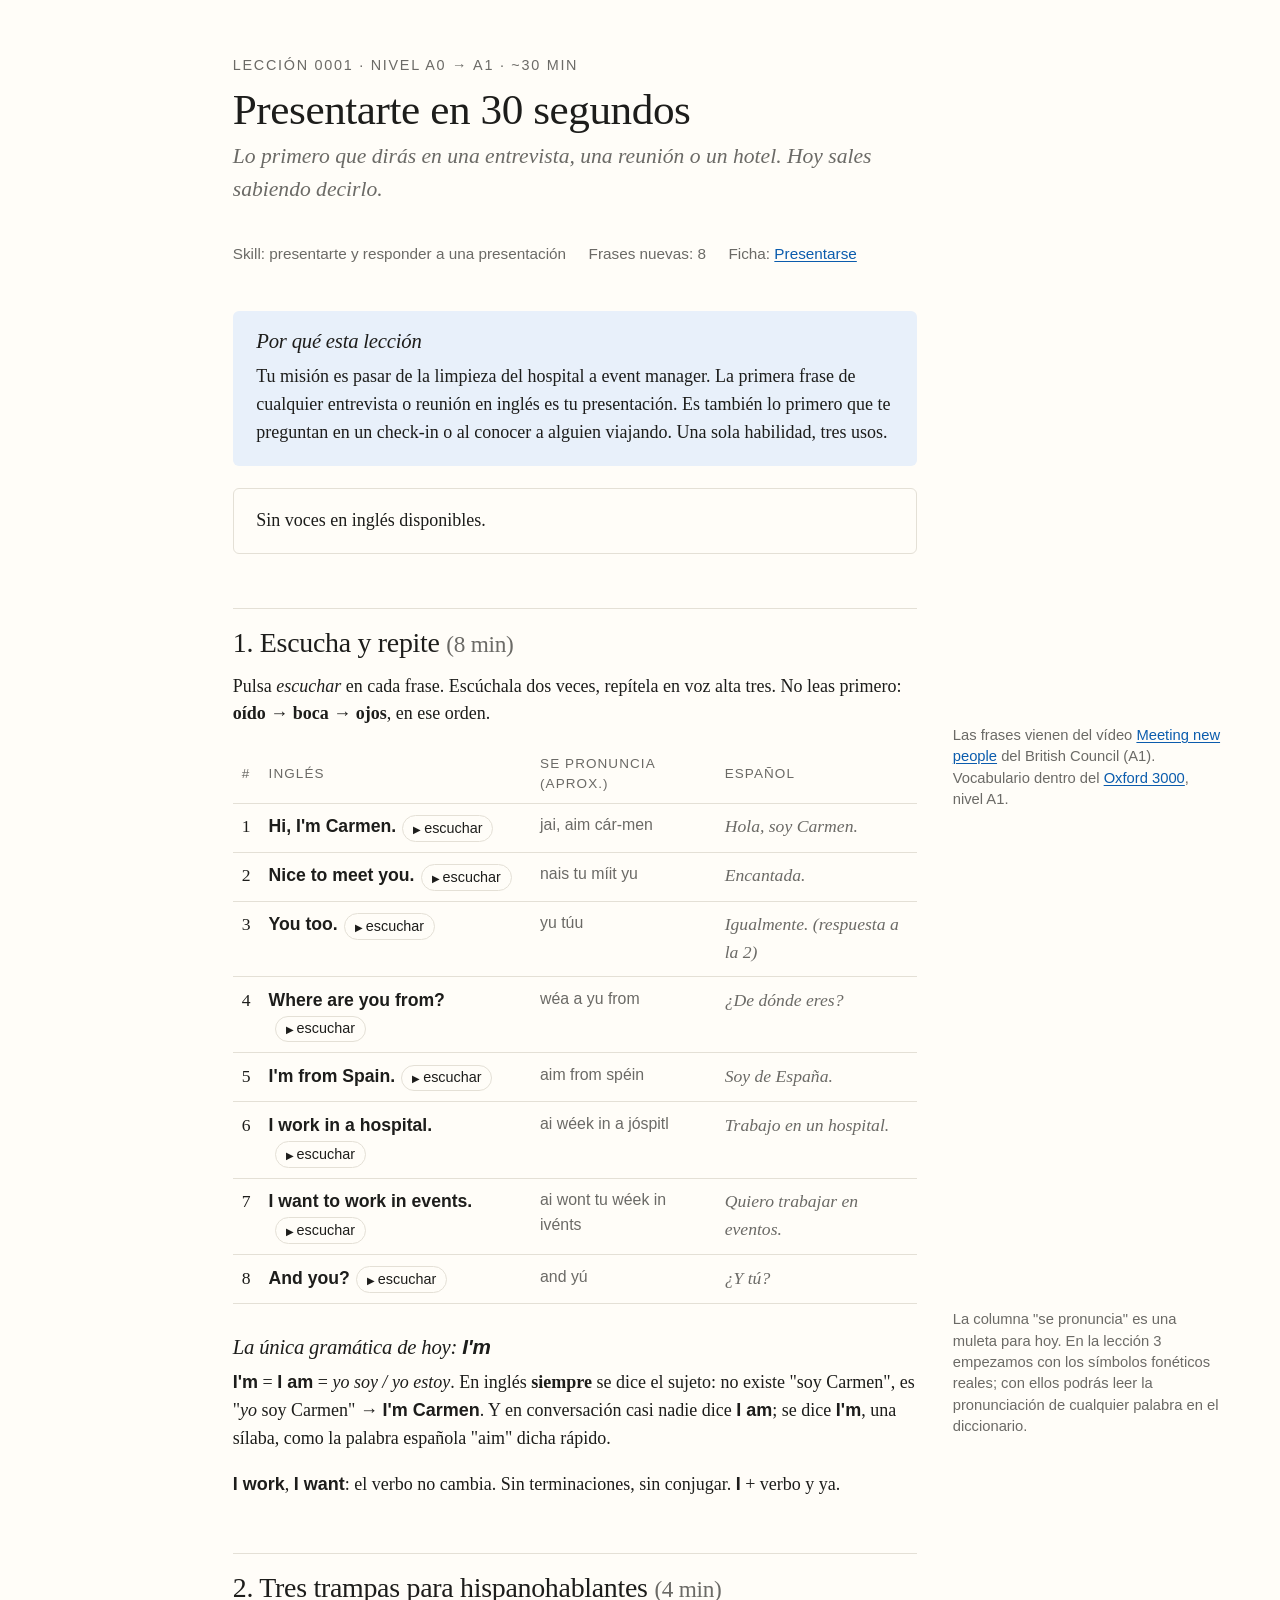
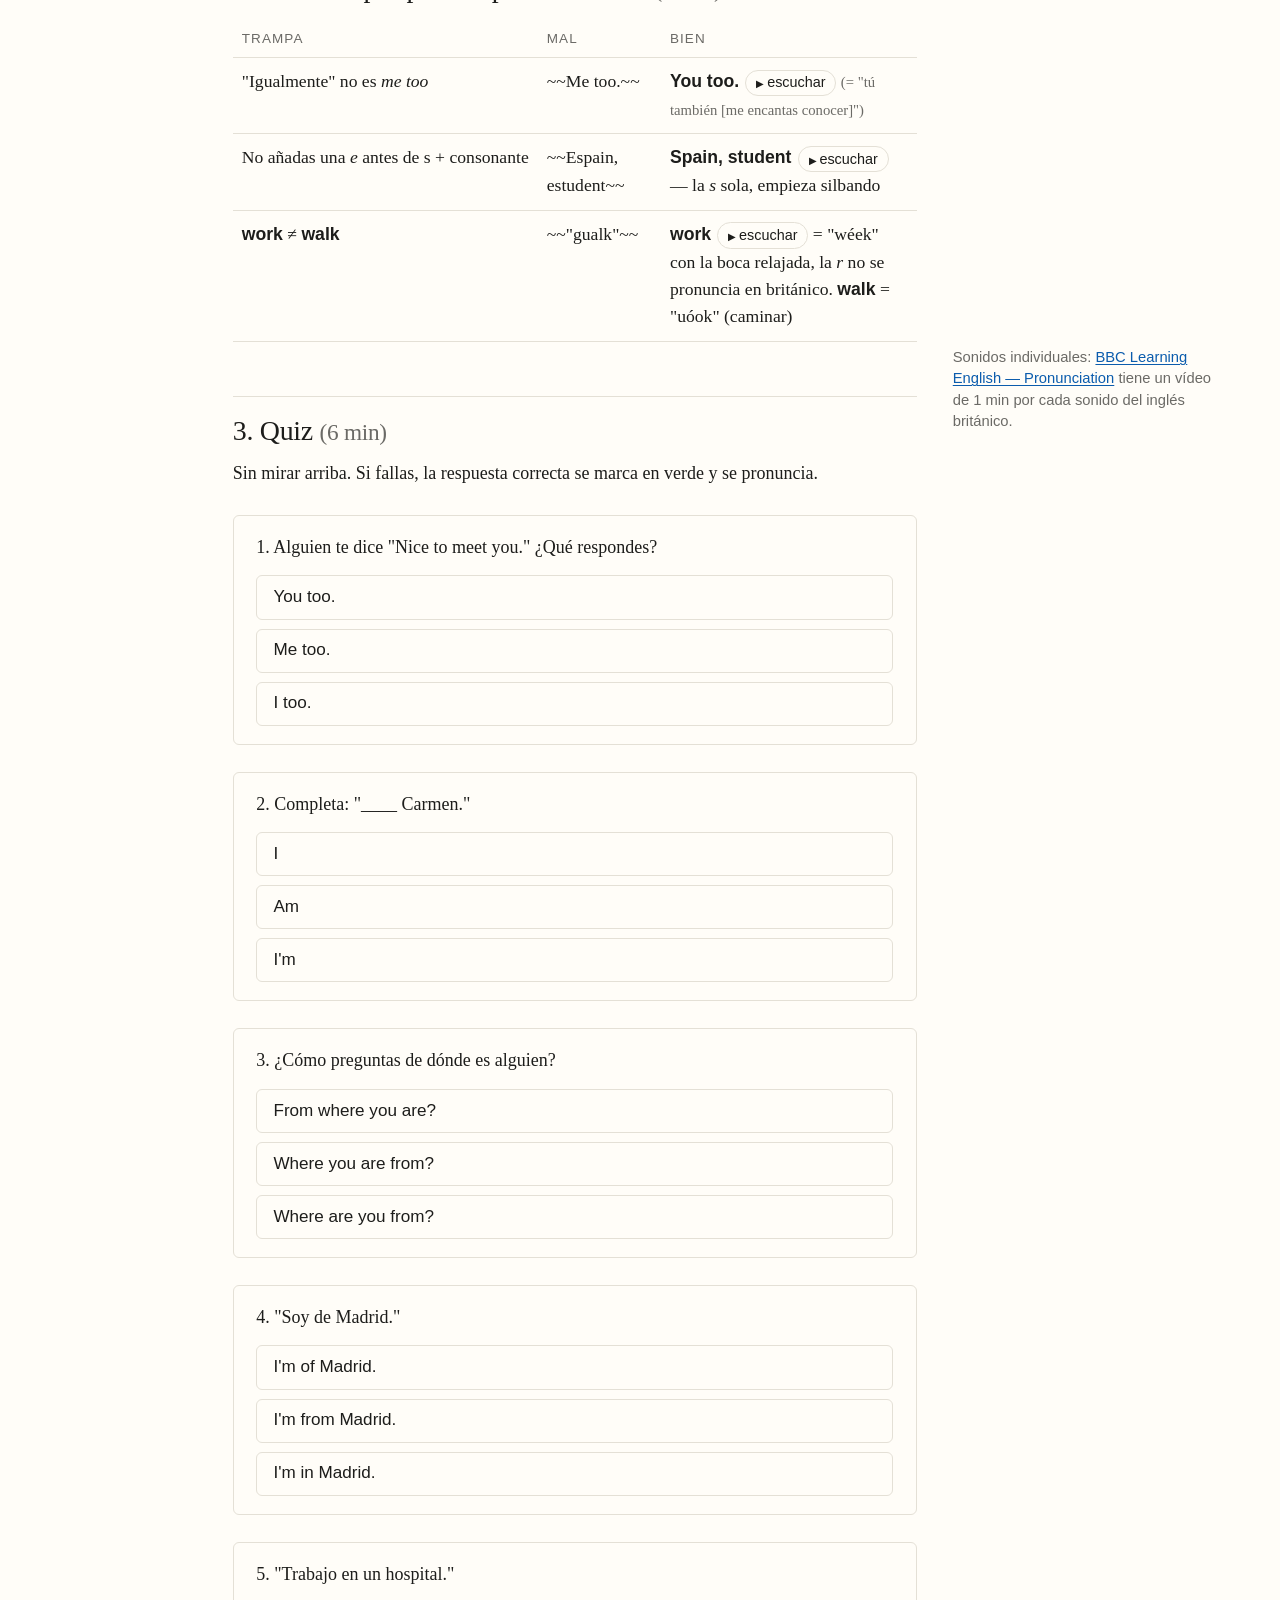
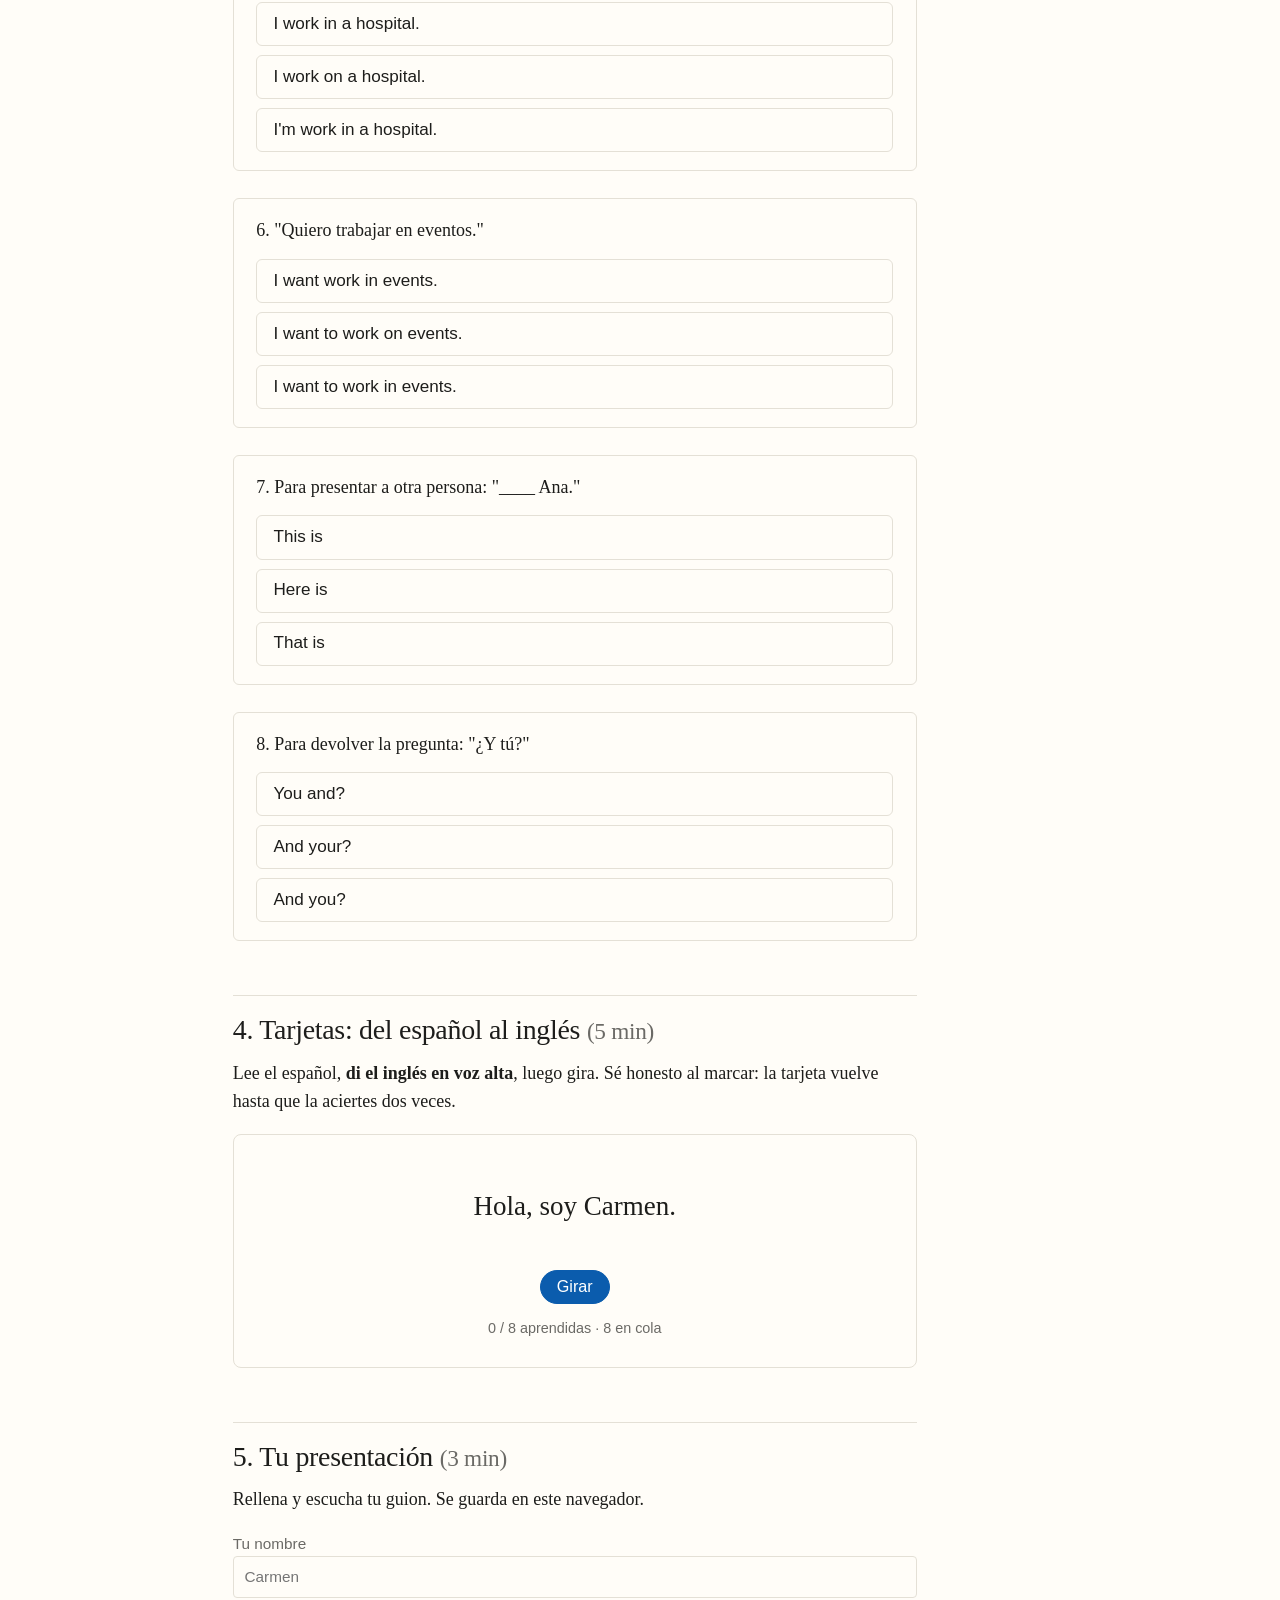
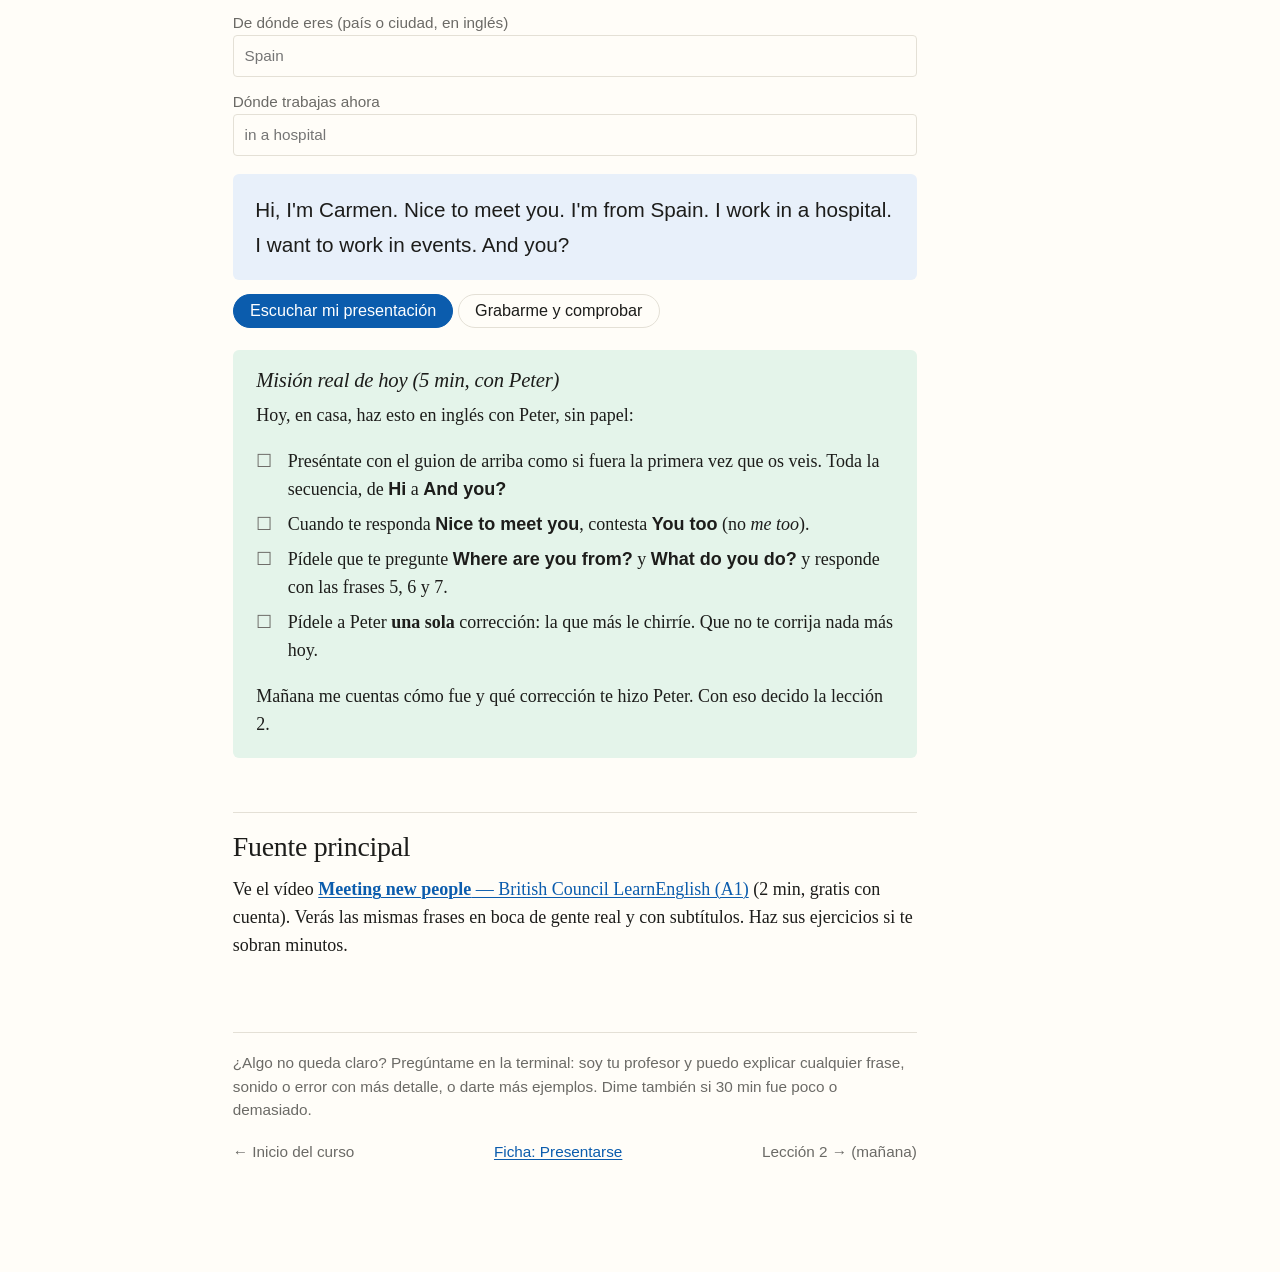
==== lessons/0001-presentarte.html @ 57730f77 "Course workspace: mission, resources, shared assets, lesson 1 Co-Authored-By: Claude Opus 5 (1M cont" ====
<!DOCTYPE html>
<html lang="es">
<head>
<meta charset="utf-8">
<meta name="viewport" content="width=device-width, initial-scale=1">
<title>Lección 1 — Presentarte en 30 segundos</title>
<link rel="stylesheet" href="../assets/course.css">
<script src="../assets/speak.js"></script>
<script src="../assets/quiz.js"></script>
<script src="../assets/flashcards.js"></script>
</head>
<body>
<article>
<div class="kicker">Lección 0001 · Nivel A0 → A1 · ~30 min</div>
<h1>Presentarte en 30 segundos</h1>
<p class="subtitle">Lo primero que dirás en una entrevista, una reunión o un hotel. Hoy sales sabiendo decirlo.</p>
<div class="meta">
  <span>Skill: presentarte y responder a una presentación</span>
  <span>Frases nuevas: 8</span>
  <span>Ficha: <a href="../reference/0001-presentarse.html">Presentarse</a></span>
</div>

<div class="box tip">
  <h3>Por qué esta lección</h3>
  <p>Tu misión es pasar de la limpieza del hospital a event manager. La primera frase de cualquier entrevista o reunión en inglés es tu presentación. Es también lo primero que te preguntan en un check-in o al conocer a alguien viajando. Una sola habilidad, tres usos.</p>
</div>

<div class="box" data-voice-picker></div>

<h2>1. Escucha y repite <small class="muted">(8 min)</small></h2>
<p>Pulsa <em>escuchar</em> en cada frase. Escúchala dos veces, repítela en voz alta tres. No leas primero: <strong>oído → boca → ojos</strong>, en ese orden.</p>
<p class="sidenote">Las frases vienen del vídeo <a href="https://learnenglish.britishcouncil.org/free-resources/speaking/a1/meeting-new-people">Meeting new people</a> del British Council (A1). Vocabulario dentro del <a href="https://www.oxfordlearnersdictionaries.com/external/pdf/wordlists/oxford-3000-5000/The_Oxford_3000_by_CEFR_level.pdf">Oxford 3000</a>, nivel A1.</p>

<table class="phrases">
<thead><tr><th>#</th><th>Inglés</th><th>Se pronuncia (aprox.)</th><th>Español</th></tr></thead>
<tbody>
<tr><td>1</td><td><span class="en" data-say="Hi, I'm Carmen.">Hi, I'm Carmen.</span></td><td class="ipa">jai, aim cár-men</td><td class="es">Hola, soy Carmen.</td></tr>
<tr><td>2</td><td><span class="en" data-say="Nice to meet you.">Nice to meet you.</span></td><td class="ipa">nais tu míit yu</td><td class="es">Encantada.</td></tr>
<tr><td>3</td><td><span class="en" data-say="You too.">You too.</span></td><td class="ipa">yu túu</td><td class="es">Igualmente. <em>(respuesta a la 2)</em></td></tr>
<tr><td>4</td><td><span class="en" data-say="Where are you from?">Where are you from?</span></td><td class="ipa">wéa a yu from</td><td class="es">¿De dónde eres?</td></tr>
<tr><td>5</td><td><span class="en" data-say="I'm from Spain.">I'm from Spain.</span></td><td class="ipa">aim from spéin</td><td class="es">Soy de España.</td></tr>
<tr><td>6</td><td><span class="en" data-say="I work in a hospital.">I work in a hospital.</span></td><td class="ipa">ai wéek in a jóspitl</td><td class="es">Trabajo en un hospital.</td></tr>
<tr><td>7</td><td><span class="en" data-say="I want to work in events.">I want to work in events.</span></td><td class="ipa">ai wont tu wéek in ivénts</td><td class="es">Quiero trabajar en eventos.</td></tr>
<tr><td>8</td><td><span class="en" data-say="And you?">And you?</span></td><td class="ipa">and yú</td><td class="es">¿Y tú?</td></tr>
</tbody>
</table>
<p class="sidenote">La columna "se pronuncia" es una muleta para hoy. En la lección 3 empezamos con los símbolos fonéticos reales; con ellos podrás leer la pronunciación de cualquier palabra en el diccionario.</p>

<h3>La única gramática de hoy: <span class="en">I'm</span></h3>
<p><span class="en">I'm</span> = <span class="en">I am</span> = <em>yo soy / yo estoy</em>. En inglés <strong>siempre</strong> se dice el sujeto: no existe "soy Carmen", es "<em>yo</em> soy Carmen" → <span class="en">I'm Carmen</span>. Y en conversación casi nadie dice <span class="en">I am</span>; se dice <span class="en">I'm</span>, una sílaba, como la palabra española "aim" dicha rápido.</p>
<p><span class="en">I work</span>, <span class="en">I want</span>: el verbo no cambia. Sin terminaciones, sin conjugar. <span class="en">I</span> + verbo y ya.</p>

<h2>2. Tres trampas para hispanohablantes <small class="muted">(4 min)</small></h2>
<table class="phrases">
<thead><tr><th>Trampa</th><th>Mal</th><th>Bien</th></tr></thead>
<tbody>
<tr><td>"Igualmente" no es <em>me too</em></td><td>~~Me too.~~</td><td><span class="en" data-say="You too.">You too.</span> <small class="muted">(= "tú también [me encantas conocer]")</small></td></tr>
<tr><td>No añadas una <em>e</em> antes de s + consonante</td><td>~~Espain, estudent~~</td><td><span class="en" data-say="Spain. Student.">Spain, student</span> — la <em>s</em> sola, empieza silbando</td></tr>
<tr><td><span class="en">work</span> ≠ <span class="en">walk</span></td><td>~~"gualk"~~</td><td><span class="en" data-say="work. walk.">work</span> = "wéek" con la boca relajada, la <em>r</em> no se pronuncia en británico. <span class="en">walk</span> = "uóok" (caminar)</td></tr>
</tbody>
</table>
<p class="sidenote">Sonidos individuales: <a href="https://www.bbc.co.uk/learningenglish/english/features/pronunciation">BBC Learning English — Pronunciation</a> tiene un vídeo de 1 min por cada sonido del inglés británico.</p>

<h2>3. Quiz <small class="muted">(6 min)</small></h2>
<p>Sin mirar arriba. Si fallas, la respuesta correcta se marca en verde y se pronuncia.</p>
<div id="quiz"></div>

<h2>4. Tarjetas: del español al inglés <small class="muted">(5 min)</small></h2>
<p>Lee el español, <strong>di el inglés en voz alta</strong>, luego gira. Sé honesto al marcar: la tarjeta vuelve hasta que la aciertes dos veces.</p>
<div id="cards"></div>

<h2>5. Tu presentación <small class="muted">(3 min)</small></h2>
<p>Rellena y escucha tu guion. Se guarda en este navegador.</p>
<div class="builder">
  <label>Tu nombre <input id="b-name" placeholder="Carmen"></label>
  <label>De dónde eres (país o ciudad, en inglés) <input id="b-from" placeholder="Spain"></label>
  <label>Dónde trabajas ahora <input id="b-job" placeholder="in a hospital"></label>
  <div class="script" id="script"></div>
  <p style="margin-top:.75rem"><button class="primary" id="b-say">Escuchar mi presentación</button> <button id="b-listen">Grabarme y comprobar</button> <span id="b-result" class="muted" style="font-family:var(--sans);font-size:.85rem"></span></p>
</div>

<div class="box task">
  <h3>Misión real de hoy (5 min, con Peter)</h3>
  <p>Hoy, en casa, haz esto en inglés con Peter, sin papel:</p>
  <ul class="check">
    <li>Preséntate con el guion de arriba como si fuera la primera vez que os veis. Toda la secuencia, de <span class="en">Hi</span> a <span class="en">And you?</span></li>
    <li>Cuando te responda <span class="en">Nice to meet you</span>, contesta <span class="en">You too</span> (no <em>me too</em>).</li>
    <li>Pídele que te pregunte <span class="en">Where are you from?</span> y <span class="en">What do you do?</span> y responde con las frases 5, 6 y 7.</li>
    <li>Pídele a Peter <strong>una sola</strong> corrección: la que más le chirríe. Que no te corrija nada más hoy.</li>
  </ul>
  <p>Mañana me cuentas cómo fue y qué corrección te hizo Peter. Con eso decido la lección 2.</p>
</div>

<h2>Fuente principal</h2>
<p>Ve el vídeo <a href="https://learnenglish.britishcouncil.org/free-resources/speaking/a1/meeting-new-people"><strong>Meeting new people</strong> — British Council LearnEnglish (A1)</a> (2 min, gratis con cuenta). Verás las mismas frases en boca de gente real y con subtítulos. Haz sus ejercicios si te sobran minutos.</p>

<footer>
  <p>¿Algo no queda claro? Pregúntame en la terminal: soy tu profesor y puedo explicar cualquier frase, sonido o error con más detalle, o darte más ejemplos. Dime también si 30 min fue poco o demasiado.</p>
  <nav class="lessons"><span>← Inicio del curso</span><span><a href="../reference/0001-presentarse.html">Ficha: Presentarse</a></span><span>Lección 2 →  (mañana)</span></nav>
</footer>
</article>

<script>
Quiz.render(document.getElementById("quiz"), [
  { q: 'Alguien te dice "Nice to meet you." ¿Qué respondes?', options: ["You too.", "Me too.", "I too."], answer: 0,
    explain: '"You too" = "[encantado de conocerte] a ti también". "Me too" significa "yo también" y aquí suena raro.' },
  { q: 'Completa: "____ Carmen."', options: ["I'm", "I", "Am"], answer: 0,
    explain: 'Siempre sujeto + verbo: I + am → I\'m. Nunca "Am Carmen" ni "I Carmen".' },
  { q: '¿Cómo preguntas de dónde es alguien?', options: ["Where are you from?", "Where you are from?", "From where you are?"], answer: 0,
    explain: 'En preguntas, "are" va delante de "you": Where ARE you from?' },
  { q: '"Soy de Madrid."', options: ["I'm from Madrid.", "I'm of Madrid.", "I'm in Madrid."], answer: 0,
    explain: '"de" de origen = from. "In Madrid" sería "estoy en Madrid" (ahora mismo).' },
  { q: '"Trabajo en un hospital."', options: ["I work in a hospital.", "I work on a hospital.", "I'm work in a hospital."], answer: 0,
    explain: 'Sin "am" delante de otro verbo: I work, no "I\'m work". Lugar cerrado = in.' },
  { q: '"Quiero trabajar en eventos."', options: ["I want to work in events.", "I want work in events.", "I want to work on events."], answer: 0,
    explain: 'want + TO + verbo. Sector/área = in: in events, in marketing, in sales.' },
  { q: 'Para presentar a otra persona: "____ Ana."', options: ["This is", "Here is", "That is"], answer: 0,
    explain: '"This is Ana" es la forma estándar de presentar a alguien, aunque esté lejos.' },
  { q: 'Para devolver la pregunta: "¿Y tú?"', options: ["And you?", "And your?", "You and?"], answer: 0,
    explain: '"you" = tú / te / ti. "your" = tu (posesivo): your name, your job.' }
]);

Flashcards.render(document.getElementById("cards"), [
  { front: "Hola, soy Carmen.", back: "Hi, I'm Carmen." },
  { front: "Encantada.", back: "Nice to meet you." },
  { front: "Igualmente.", back: "You too." },
  { front: "¿De dónde eres?", back: "Where are you from?" },
  { front: "Soy de España.", back: "I'm from Spain." },
  { front: "Trabajo en un hospital.", back: "I work in a hospital." },
  { front: "Quiero trabajar en eventos.", back: "I want to work in events." },
  { front: "¿Y tú?", back: "And you?" }
]);

// Guion personal
const F = ["name", "from", "job"];
const els = Object.fromEntries(F.map(k => [k, document.getElementById("b-" + k)]));
function scriptText() {
  const n = els.name.value.trim() || "Carmen", f = els.from.value.trim() || "Spain", j = els.job.value.trim() || "in a hospital";
  return `Hi, I'm ${n}. Nice to meet you. I'm from ${f}. I work ${j}. I want to work in events. And you?`;
}
function update() {
  document.getElementById("script").textContent = scriptText();
  try { localStorage.setItem("l1-builder", JSON.stringify(F.map(k => els[k].value))); } catch (e) {}
}
try { const v = JSON.parse(localStorage.getItem("l1-builder") || "null"); if (v) F.forEach((k, i) => els[k].value = v[i] || ""); } catch (e) {}
F.forEach(k => els[k].addEventListener("input", update)); update();
document.getElementById("b-say").onclick = () => Speak.say(scriptText(), 0.8);
document.getElementById("b-listen").onclick = () => {
  const out = document.getElementById("b-result"); out.textContent = "Escuchando… di tu presentación entera.";
  Speak.listen(scriptText(), r => {
    if (r.unsupported) return out.textContent = "Tu navegador no reconoce voz. Usa Chrome para esta parte, o simplemente grábate con el móvil y compara.";
    if (r.error) return out.textContent = "No pude escuchar (" + r.error + "). Permite el micrófono y prueba otra vez.";
    out.textContent = (r.ok ? "✓ Entendido perfectamente: " : "Entendí: ") + '"' + r.heard + '". ' + (r.ok ? "" : "Compara con el guion y repite la parte que difiere.");
  });
};
</script>
</body>
</html>
---- assets/course.css ----
/* Curso de inglés — hoja de estilos compartida. Todas las lecciones y referencias la enlazan. */
:root {
  --bg: #fffdf8;
  --ink: #1d1d1b;
  --muted: #6b6a66;
  --rule: #e4e0d6;
  --accent: #0b5cad;        /* azul británico sobrio */
  --accent-soft: #e8f0fa;
  --ok: #1e7f4f;
  --ok-soft: #e4f4ea;
  --bad: #b3261e;
  --bad-soft: #fbe9e7;
  --warn-soft: #fff4d6;
  --serif: "Iowan Old Style", "Palatino Linotype", Palatino, "Book Antiqua", Georgia, serif;
  --sans: -apple-system, BlinkMacSystemFont, "Segoe UI", Helvetica, Arial, sans-serif;
  --mono: "SF Mono", Menlo, Consolas, monospace;
  --measure: 38rem;
}
@media (prefers-color-scheme: dark) {
  :root {
    --bg: #16171a; --ink: #ebe8e1; --muted: #a09d96; --rule: #2e2f34;
    --accent: #7fb2ec; --accent-soft: #1b2a3d;
    --ok: #6fcf97; --ok-soft: #173224; --bad: #f28b82; --bad-soft: #3a1f1d; --warn-soft: #3a3320;
  }
}
* { box-sizing: border-box; }
html { font-size: 112.5%; }
body {
  margin: 0; background: var(--bg); color: var(--ink);
  font-family: var(--serif); line-height: 1.55;
  padding: 3rem 1.25rem 6rem;
}
main, article { max-width: var(--measure); margin: 0 auto; }
h1, h2, h3 { font-weight: 400; line-height: 1.15; letter-spacing: -0.01em; }
h1 { font-size: 2.4rem; margin: 0 0 .25rem; }
h2 { font-size: 1.55rem; margin: 3rem 0 .75rem; padding-top: 1rem; border-top: 1px solid var(--rule); }
h3 { font-size: 1.15rem; margin: 1.75rem 0 .5rem; font-style: italic; }
p { margin: 0 0 1rem; }
a { color: var(--accent); text-decoration-thickness: 1px; text-underline-offset: 2px; }
small, .muted { color: var(--muted); }
.kicker { font-family: var(--sans); font-size: .8rem; text-transform: uppercase; letter-spacing: .12em; color: var(--muted); margin-bottom: .5rem; }
.subtitle { font-size: 1.2rem; color: var(--muted); font-style: italic; margin-bottom: 2rem; }
.meta { font-family: var(--sans); font-size: .85rem; color: var(--muted); display: flex; gap: 1.25rem; flex-wrap: wrap; margin-bottom: 2.5rem; }

/* Notas al margen, estilo Tufte. En pantallas estrechas se vuelven bloques. */
.sidenote { font-family: var(--sans); font-size: .82rem; line-height: 1.45; color: var(--muted);
  border-left: 2px solid var(--rule); padding-left: .75rem; margin: .5rem 0 1.25rem; }
@media (min-width: 1100px) {
  body { padding-left: 4rem; }
  main, article { position: relative; margin-left: max(1rem, calc(50% - 24rem)); }
  .sidenote { position: absolute; right: -17rem; width: 15rem; margin-top: -1.2rem; border-left: none; padding-left: 0; }
}

/* Frases en inglés */
.en { font-family: var(--sans); font-weight: 600; color: var(--ink); }
.ipa { font-family: var(--sans); color: var(--muted); font-size: .9em; }
.es { color: var(--muted); font-style: italic; }

/* Tabla de frases */
table.phrases { width: 100%; border-collapse: collapse; margin: 1rem 0 1.5rem; font-size: .98rem; }
table.phrases th { text-align: left; font-family: var(--sans); font-size: .75rem; text-transform: uppercase; letter-spacing: .08em; color: var(--muted); font-weight: 500; padding: .4rem .5rem; border-bottom: 1px solid var(--rule); }
table.phrases td { padding: .55rem .5rem; border-bottom: 1px solid var(--rule); vertical-align: top; }
table.phrases td:first-child { white-space: nowrap; }

/* Cajas */
.box { border: 1px solid var(--rule); border-radius: 6px; padding: 1rem 1.25rem; margin: 1.25rem 0; }
.box.tip { background: var(--accent-soft); border-color: transparent; }
.box.warn { background: var(--warn-soft); border-color: transparent; }
.box.task { background: var(--ok-soft); border-color: transparent; }
.box h3 { margin-top: 0; }
.box > :last-child { margin-bottom: 0; }

/* Botón hablar / genérico */
button, .btn {
  font-family: var(--sans); font-size: .9rem; cursor: pointer;
  border: 1px solid var(--rule); background: var(--bg); color: var(--ink);
  border-radius: 999px; padding: .35rem .9rem; line-height: 1.2;
}
button:hover { border-color: var(--accent); color: var(--accent); }
button.primary { background: var(--accent); color: #fff; border-color: var(--accent); }
button.primary:hover { filter: brightness(1.08); color: #fff; }
button.say { padding: .2rem .55rem; font-size: .8rem; vertical-align: middle; margin-left: .35rem; }
button.say::before { content: "▶ "; font-size: .7em; }
button:disabled { opacity: .5; cursor: default; }

/* Quiz */
.quiz .q { margin: 1.5rem 0; padding: 1rem 1.25rem; border: 1px solid var(--rule); border-radius: 6px; }
.quiz .q-text { font-weight: 500; margin-bottom: .75rem; }
.quiz .opts { display: grid; gap: .5rem; }
.quiz .opt { text-align: left; border-radius: 6px; padding: .6rem .9rem; font-family: var(--sans); font-size: .95rem; }
.quiz .opt.correct { background: var(--ok-soft); border-color: var(--ok); color: var(--ink); }
.quiz .opt.wrong { background: var(--bad-soft); border-color: var(--bad); color: var(--ink); }
.quiz .explain { font-family: var(--sans); font-size: .85rem; color: var(--muted); margin-top: .75rem; display: none; }
.quiz .q.done .explain { display: block; }
.quiz .score { font-family: var(--sans); margin-top: 1rem; padding: .75rem 1rem; border-radius: 6px; background: var(--accent-soft); display: none; }

/* Flashcards */
.fc { border: 1px solid var(--rule); border-radius: 8px; padding: 1.5rem; text-align: center; margin: 1rem 0; }
.fc .face { min-height: 5rem; display: flex; align-items: center; justify-content: center; font-size: 1.5rem; }
.fc .face.back { color: var(--accent); font-family: var(--sans); font-weight: 600; }
.fc .controls { display: flex; gap: .5rem; justify-content: center; flex-wrap: wrap; margin-top: 1rem; }
.fc .progress { font-family: var(--sans); font-size: .8rem; color: var(--muted); margin-top: .75rem; }

/* Formulario de guion */
.builder label { display: block; font-family: var(--sans); font-size: .85rem; color: var(--muted); margin-top: .75rem; }
.builder input { font: inherit; font-family: var(--sans); width: 100%; padding: .45rem .6rem; border: 1px solid var(--rule); border-radius: 4px; background: var(--bg); color: var(--ink); }
.script { font-family: var(--sans); font-size: 1.15rem; line-height: 1.7; padding: 1rem 1.25rem; background: var(--accent-soft); border-radius: 6px; margin-top: 1rem; }

/* Checklist */
ul.check { list-style: none; padding: 0; }
ul.check li { padding-left: 1.75rem; position: relative; margin: .4rem 0; }
ul.check li::before { content: "☐"; position: absolute; left: 0; color: var(--muted); }

footer { margin-top: 4rem; padding-top: 1rem; border-top: 1px solid var(--rule); font-family: var(--sans); font-size: .85rem; color: var(--muted); }
nav.lessons { font-family: var(--sans); font-size: .85rem; display: flex; justify-content: space-between; gap: 1rem; margin-top: 1rem; }

@media print {
  body { padding: 0; background: #fff; color: #000; font-size: 11pt; }
  button, .quiz, .fc, nav.lessons { display: none !important; }
  .sidenote { position: static; width: auto; }
  a { color: #000; text-decoration: none; }
  h2 { break-after: avoid; }
}
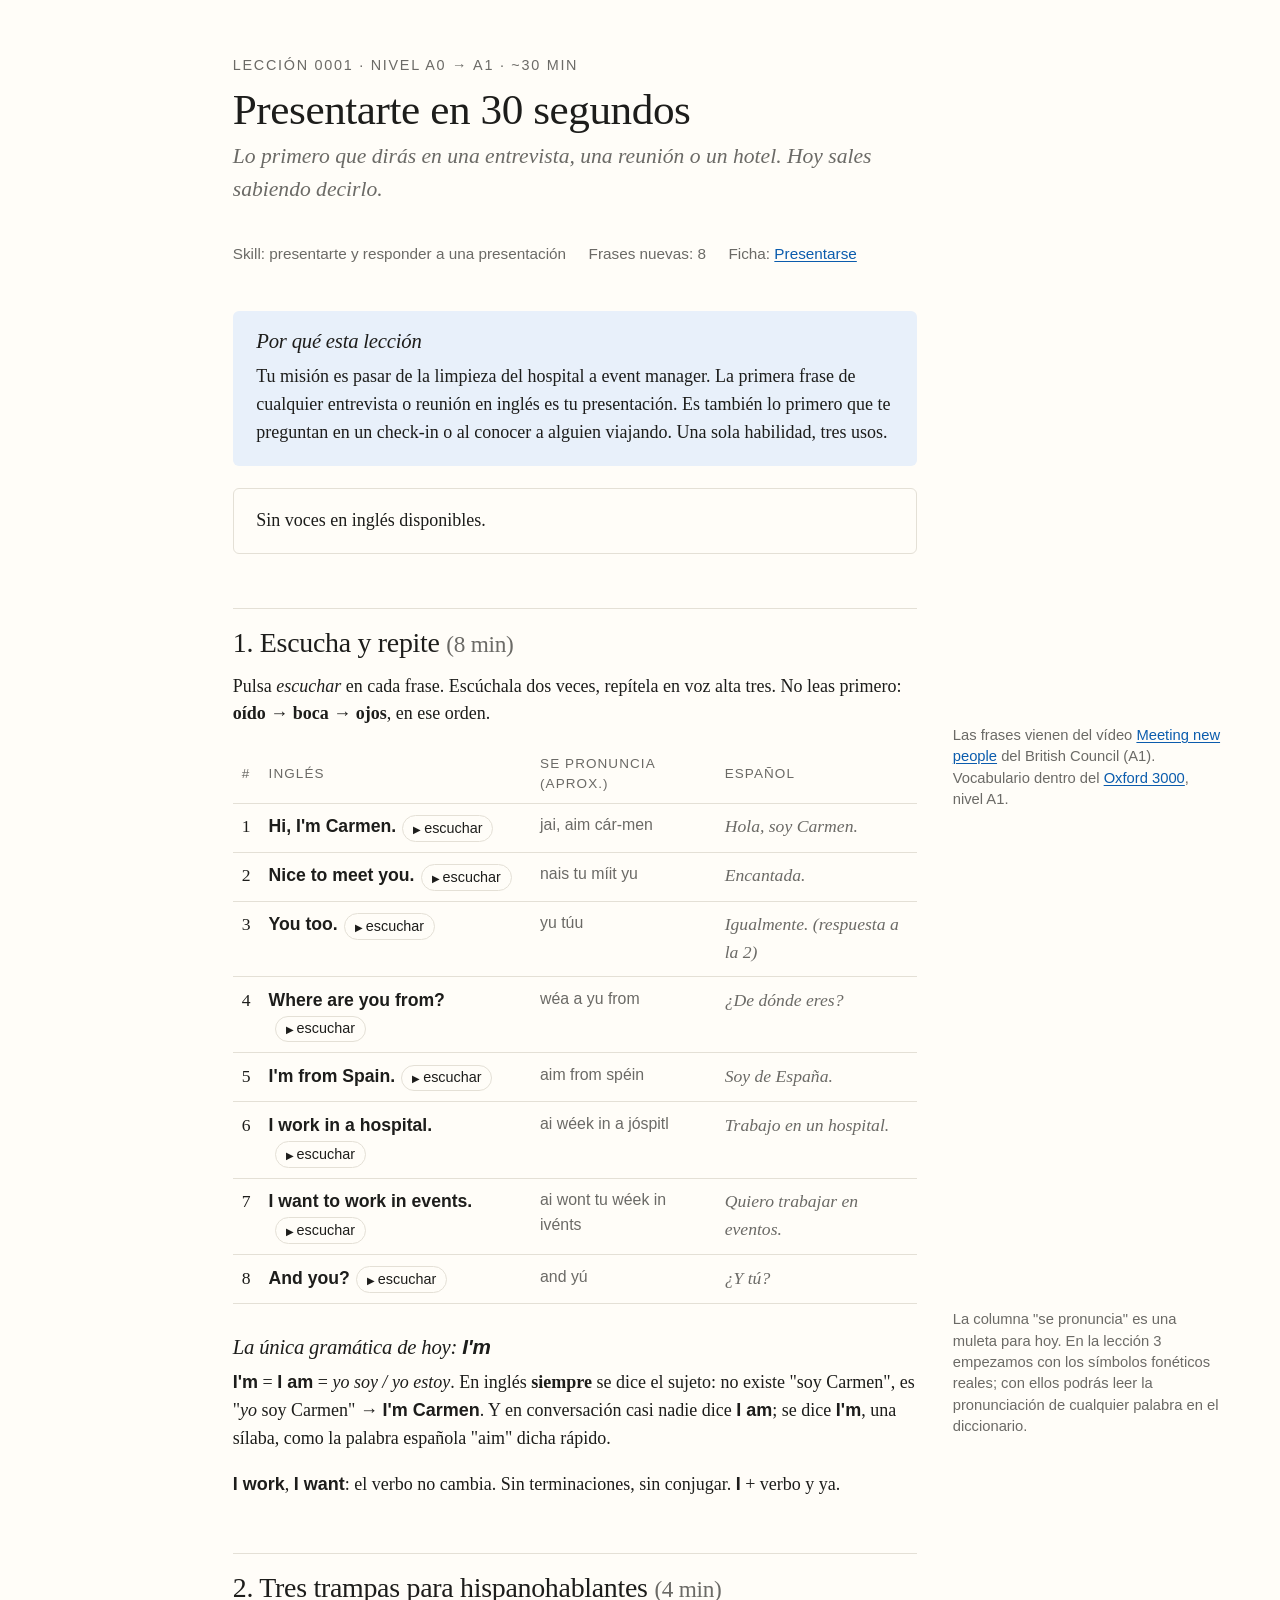
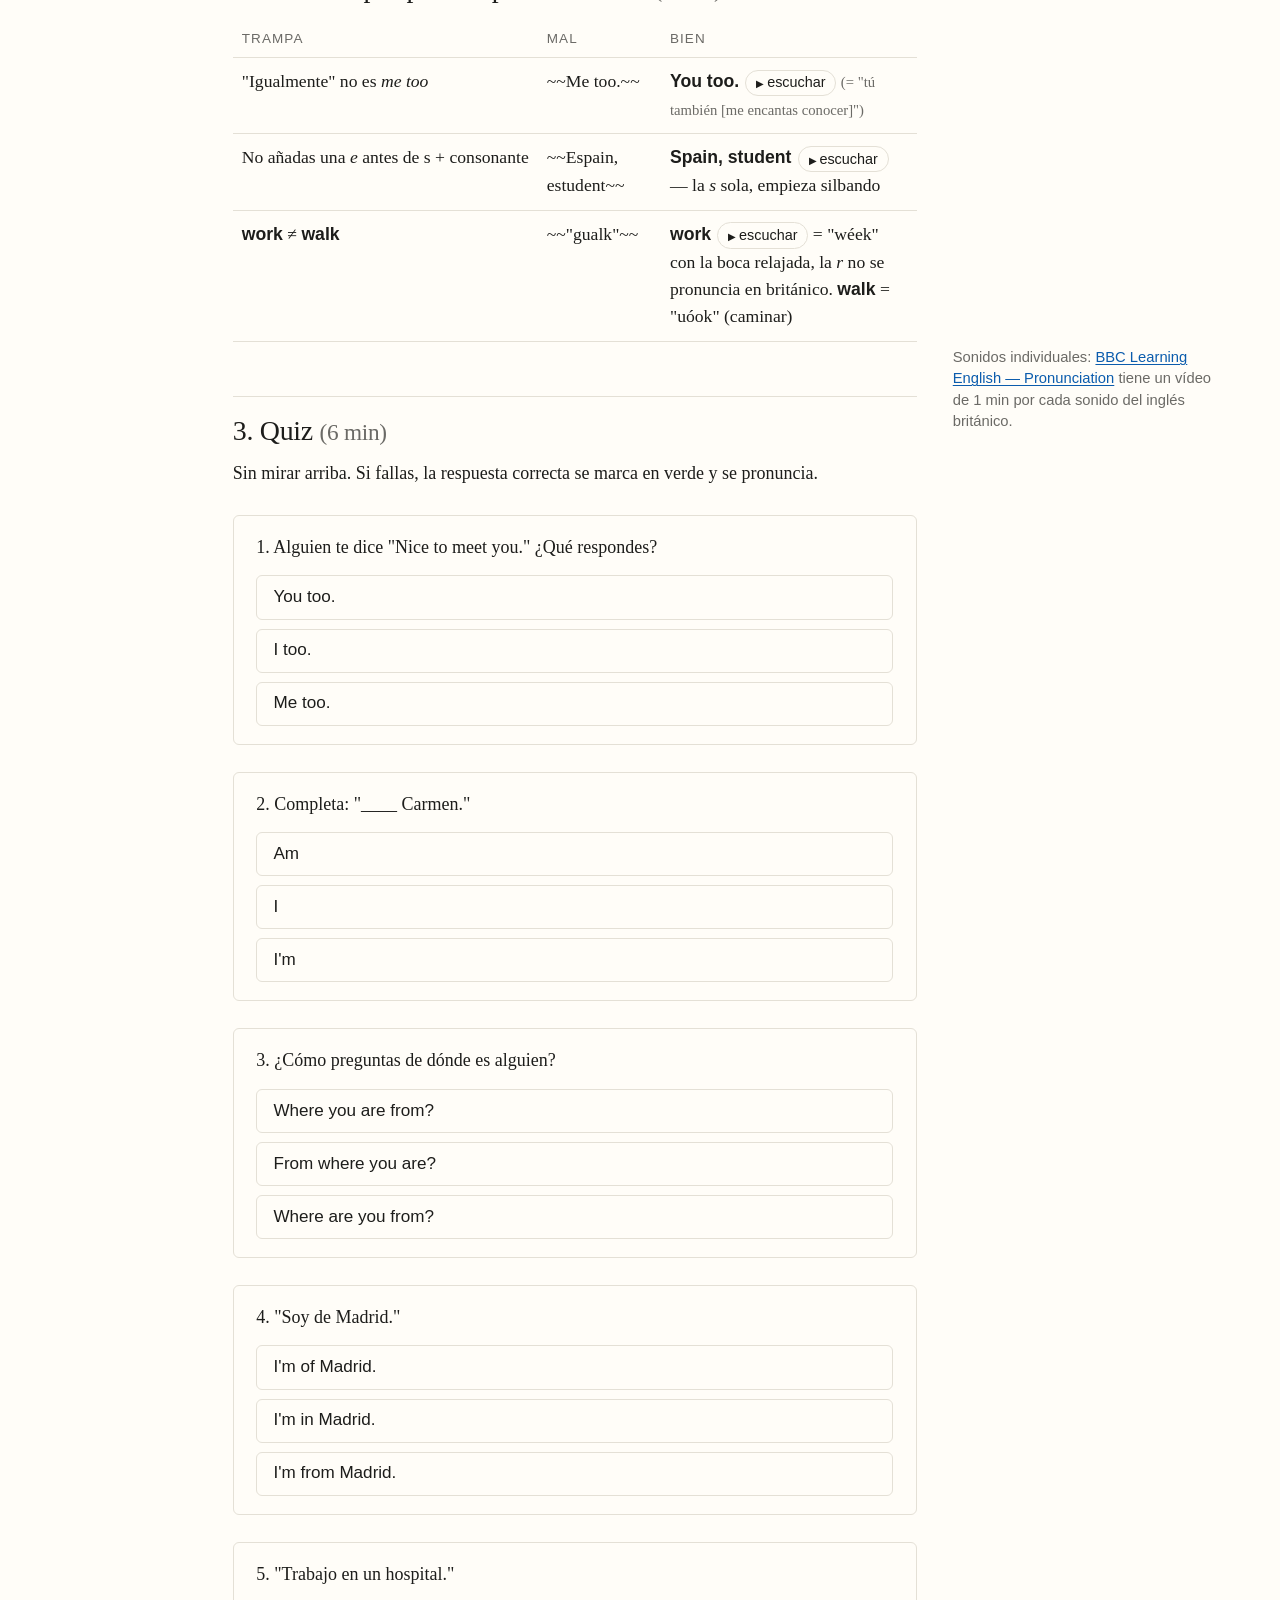
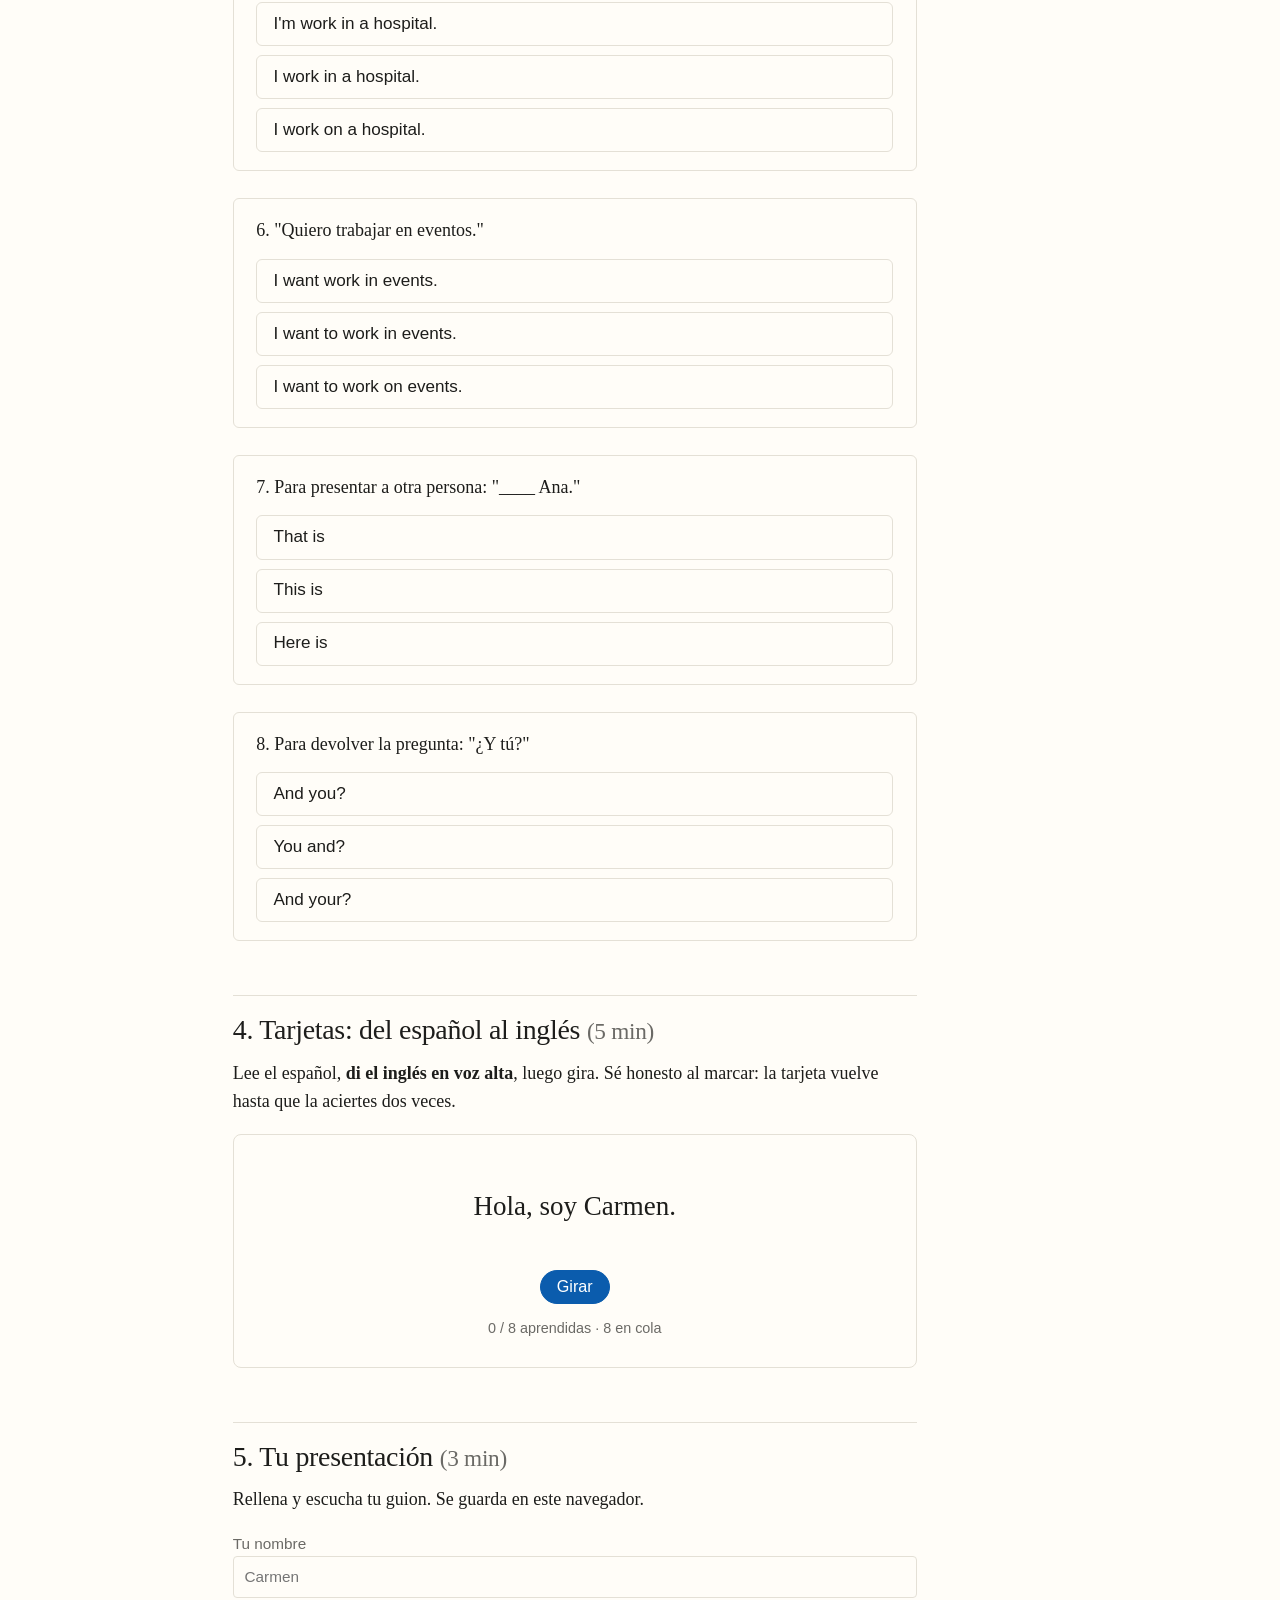
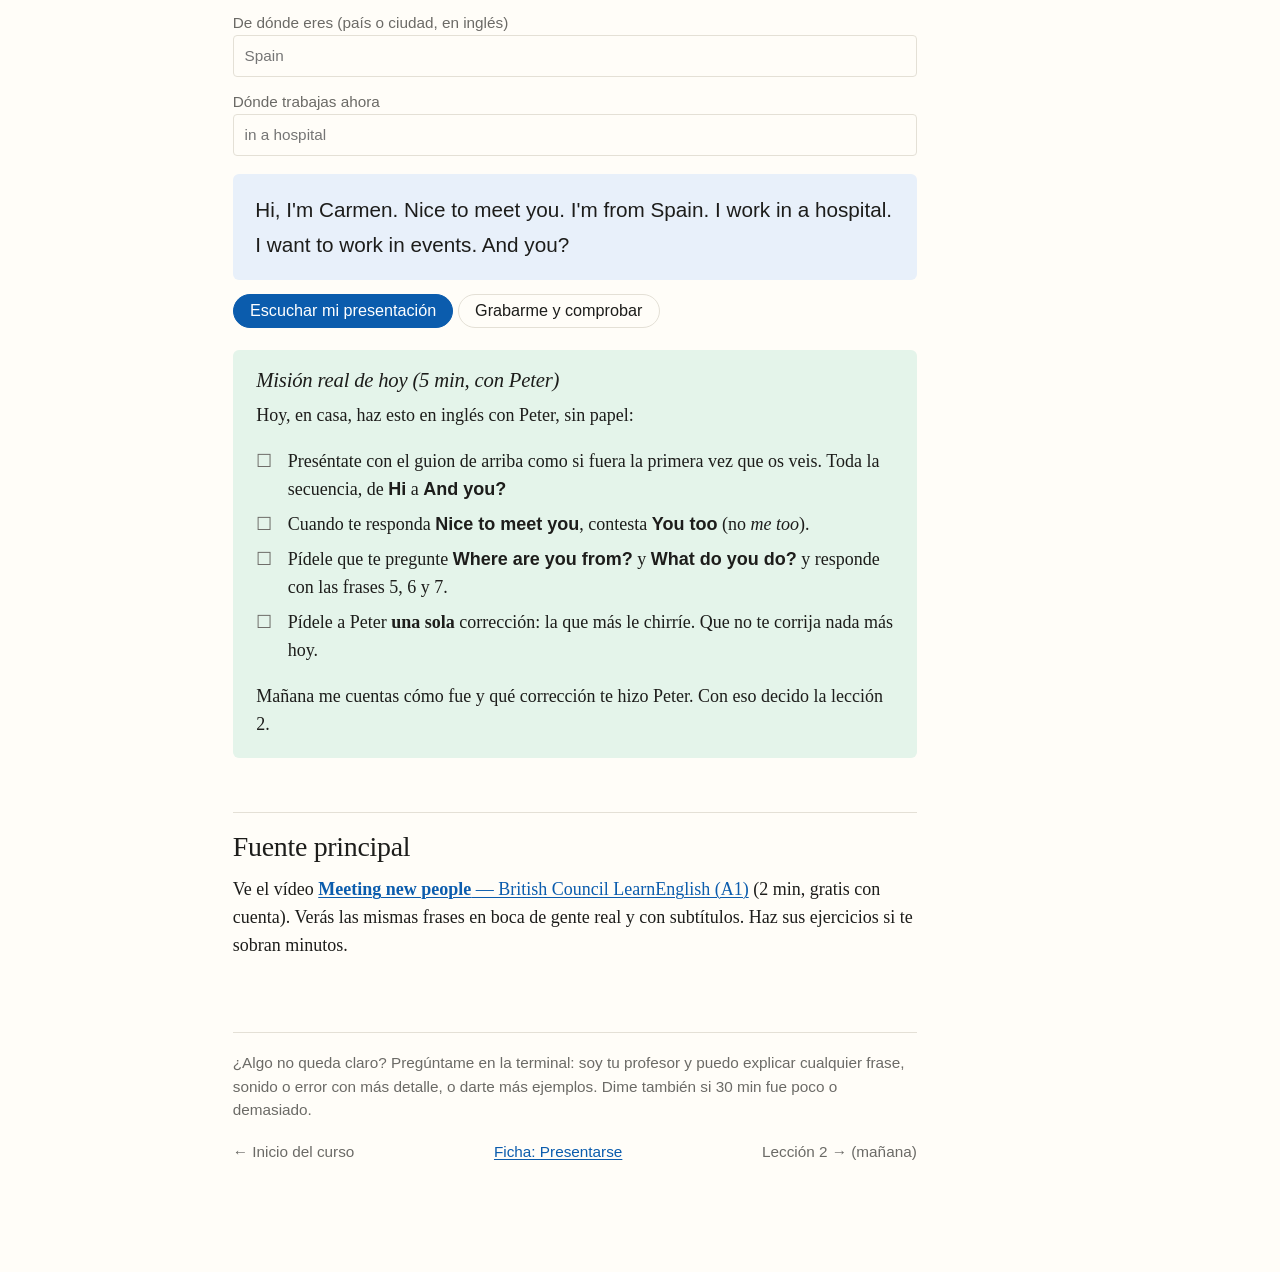
==== commit 54f1c8f9: "Pre-generated British female audio (edge-tts Sonia) with browser-TTS fallback Co-Authored-By: Claude" ====
--- a/lessons/0001-presentarte.html
+++ b/lessons/0001-presentarte.html
@@ -76,6 +76,7 @@
   <label>De dónde eres (país o ciudad, en inglés) <input id="b-from" placeholder="Spain"></label>
   <label>Dónde trabajas ahora <input id="b-job" placeholder="in a hospital"></label>
   <div class="script" id="script"></div>
+  <span hidden data-say="Hi, I'm Carmen. Nice to meet you. I'm from Spain. I work in a hospital. I want to work in events. And you?"></span>
   <p style="margin-top:.75rem"><button class="primary" id="b-say">Escuchar mi presentación</button> <button id="b-listen">Grabarme y comprobar</button> <span id="b-result" class="muted" style="font-family:var(--sans);font-size:.85rem"></span></p>
 </div>
 
